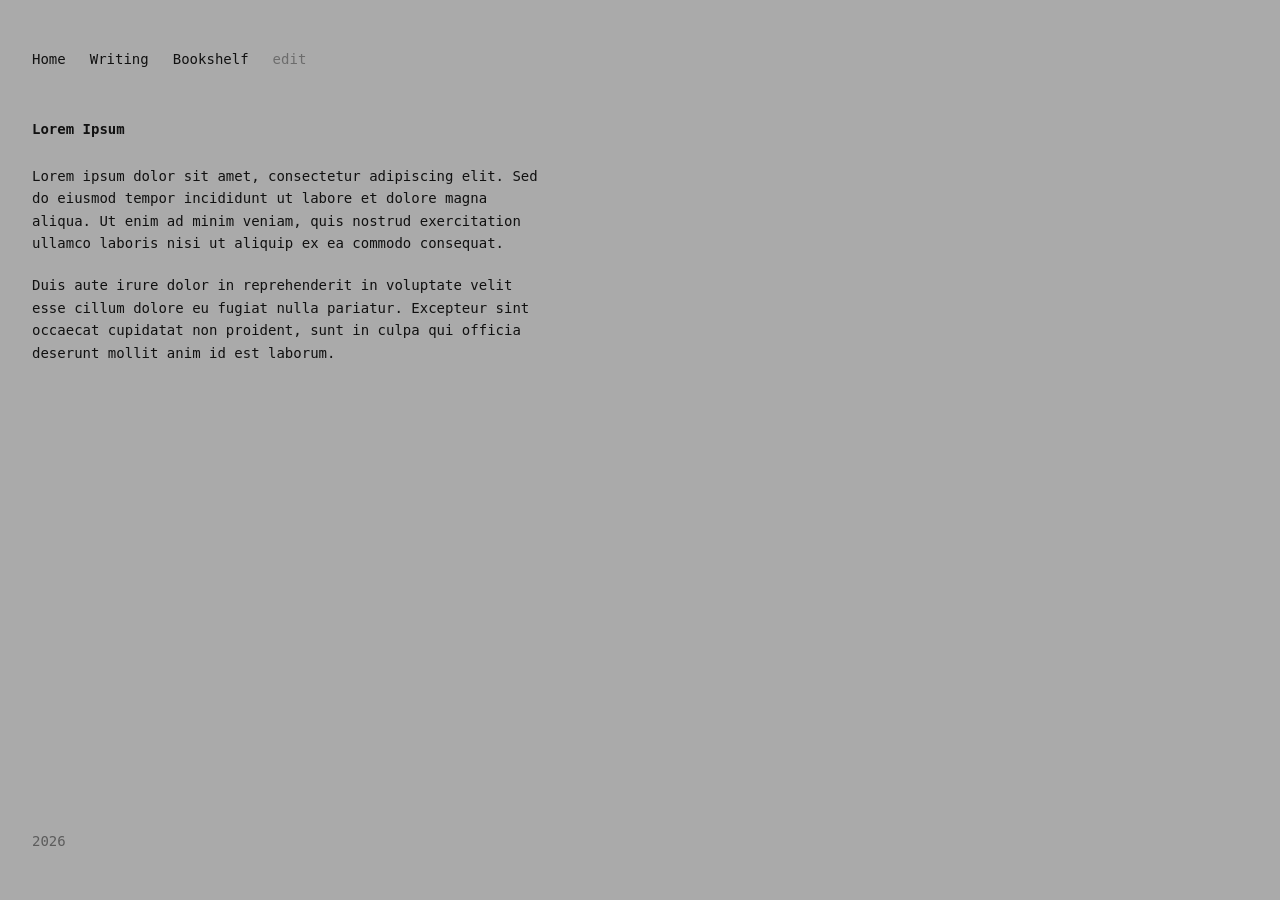
==== index.html @ ac0fab9e "Initial commit: personal website with Home, Writing, Bookshelf pages and inline editor Co-Authored-B" ====
<!DOCTYPE html>
<html lang="en">
<head>
  <meta charset="UTF-8">
  <meta name="viewport" content="width=device-width, initial-scale=1.0">
  <title>Name</title>
  <link rel="stylesheet" href="style.css">
</head>
<body>
  <div class="grid">
    <div class="content">
      <nav>
        <a href="index.html">Home</a>
        <a href="writing.html">Writing</a>
        <a href="bookshelf.html">Bookshelf</a>
      </nav>

      <main>
        <h1>Lorem Ipsum</h1>
        <p>
          Lorem ipsum dolor sit amet, consectetur adipiscing elit. Sed do eiusmod tempor incididunt ut labore et dolore magna aliqua. Ut enim ad minim veniam, quis nostrud exercitation ullamco laboris nisi ut aliquip ex ea commodo consequat.
        </p>
        <p>
          Duis aute irure dolor in reprehenderit in voluptate velit esse cillum dolore eu fugiat nulla pariatur. Excepteur sint occaecat cupidatat non proident, sunt in culpa qui officia deserunt mollit anim id est laborum.
        </p>
      </main>

      <footer>
        <p>2026</p>
      </footer>
    </div>
  </div>
  <script src="editor.js"></script>
</body>
</html>
---- style.css ----
@font-face {
  font-family: 'CommitMono';
  src: url('CommitMonoV143/CommitMono-400-Regular.otf') format('opentype');
  font-weight: 400;
  font-style: normal;
}

@font-face {
  font-family: 'CommitMono';
  src: url('CommitMonoV143/CommitMono-400-Italic.otf') format('opentype');
  font-weight: 400;
  font-style: italic;
}

@font-face {
  font-family: 'CommitMono';
  src: url('CommitMonoV143/CommitMono-700-Regular.otf') format('opentype');
  font-weight: 700;
  font-style: normal;
}

@font-face {
  font-family: 'CommitMono';
  src: url('CommitMonoV143/CommitMono-700-Italic.otf') format('opentype');
  font-weight: 700;
  font-style: italic;
}

*, *::before, *::after {
  box-sizing: border-box;
  margin: 0;
  padding: 0;
}

html, body {
  height: 100%;
}

body {
  background-color: rgb(170, 170, 170);
  color: rgb(17, 17, 17);
  font-family: 'CommitMono', monospace;
  font-size: 14px;
  line-height: 1.6;
}

.grid {
  display: grid;
  grid-template-columns: repeat(7, 1fr);
  min-height: 100vh;
  padding: 48px 32px;
}

.content {
  grid-column: 1 / 4;
  display: flex;
  flex-direction: column;
  gap: 48px;
}

nav {
  display: flex;
  gap: 24px;
}

nav a {
  color: rgb(17, 17, 17);
  text-decoration: none;
  font-weight: 400;
}

nav a:hover {
  text-decoration: underline;
}

main {
  display: flex;
  flex-direction: column;
  gap: 20px;
  flex: 1;
}

h1 {
  font-size: 14px;
  font-weight: 700;
  margin-bottom: 4px;
}

p {
  font-weight: 400;
}

footer {
  font-weight: 400;
  opacity: 0.5;
}


nav a.active {
  text-decoration: underline;
}

#edit-toggle {
  background: none;
  border: none;
  font-family: 'CommitMono', monospace;
  font-size: 14px;
  color: rgb(17, 17, 17);
  cursor: pointer;
  padding: 0;
  opacity: 0.4;
}

#edit-toggle:hover {
  opacity: 1;
}

.edit-mode #edit-toggle {
  opacity: 1;
  text-decoration: underline;
}

.edit-mode [contenteditable="true"] {
  outline: none;
  border-bottom: 1px solid rgb(17, 17, 17);
  padding-bottom: 2px;
}

/* Writing */
.post-list {
  list-style: none;
  display: flex;
  flex-direction: column;
  gap: 12px;
}

.post-list li {
  display: flex;
  gap: 16px;
  align-items: baseline;
}

.post-date {
  opacity: 0.5;
  white-space: nowrap;
  flex-shrink: 0;
}

.post-list a {
  color: rgb(17, 17, 17);
  text-decoration: none;
}

.post-list a:hover {
  text-decoration: underline;
}

/* Bookshelf */
.book-list {
  list-style: none;
  display: flex;
  flex-direction: column;
  gap: 12px;
}

.book-list li {
  display: flex;
  gap: 16px;
  align-items: baseline;
}

.book-author {
  opacity: 0.5;
  flex-shrink: 0;
}

.book-title {
  font-style: italic;
}
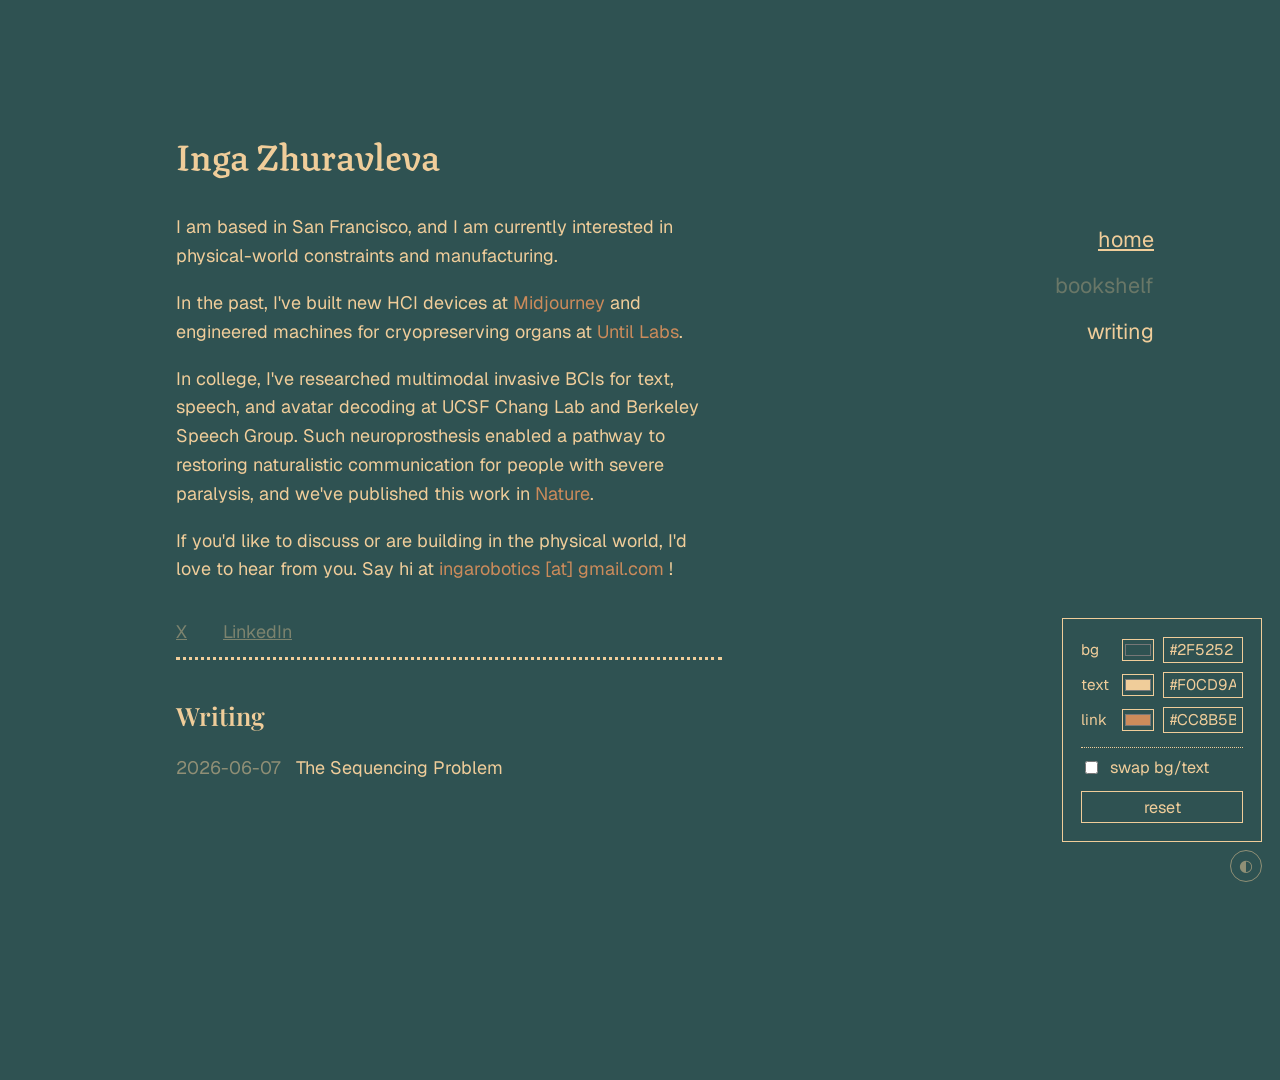
==== commit d9640849: "site refresh Co-Authored-By: Claude Sonnet 4.6 <noreply@anthropic.com>" ====
--- a/index.html
+++ b/index.html
@@ -3,33 +3,65 @@
 <head>
   <meta charset="UTF-8">
   <meta name="viewport" content="width=device-width, initial-scale=1.0">
-  <title>Name</title>
+  <title>Inga Zhuravleva</title>
   <link rel="stylesheet" href="style.css">
+  <script src="colors.js"></script>
 </head>
 <body>
-  <div class="grid">
-    <div class="content">
-      <nav>
-        <a href="index.html">Home</a>
-        <a href="writing.html">Writing</a>
-        <a href="bookshelf.html">Bookshelf</a>
-      </nav>
+  <div class="hamburger" id="hamburger-menu">
+    <span></span>
+    <span></span>
+    <span></span>
+  </div>
 
-      <main>
-        <h1>Lorem Ipsum</h1>
-        <p>
-          Lorem ipsum dolor sit amet, consectetur adipiscing elit. Sed do eiusmod tempor incididunt ut labore et dolore magna aliqua. Ut enim ad minim veniam, quis nostrud exercitation ullamco laboris nisi ut aliquip ex ea commodo consequat.
-        </p>
-        <p>
-          Duis aute irure dolor in reprehenderit in voluptate velit esse cillum dolore eu fugiat nulla pariatur. Excepteur sint occaecat cupidatat non proident, sunt in culpa qui officia deserunt mollit anim id est laborum.
-        </p>
-      </main>
+  <div class="main-content">
+    <div class="content-block">
+      <h2 class="name">Inga Zhuravleva</h2>
+      <p>I am based in San Francisco, and I am currently interested in physical-world constraints and manufacturing.</p>
+      <p>In the past, I've built new HCI devices at <a href="https://www.midjourney.com/" target="_blank" rel="noopener noreferrer">Midjourney</a>
+      and engineered machines for cryopreserving organs at <a href="https://www.untillabs.com/" target="_blank" rel="noopener noreferrer">Until Labs</a>.
+      </p>
+      <p>In college, I've researched multimodal invasive BCIs for text, speech,
+        and avatar decoding at UCSF Chang Lab and Berkeley Speech Group.
+        Such neuroprosthesis enabled a pathway to restoring naturalistic communication
+        for people with severe paralysis, and we've published this work in <a href="https://www.nature.com/articles/s41586-023-06443-4" target="_blank" rel="noopener noreferrer">Nature</a>.</p>
+      <p>If you'd like to discuss or are building in the physical world, I'd love to hear from you. Say hi at
+        <a href="mailto:ingarobotics@gmail.com">ingarobotics [at] gmail.com</a> !</p>
+    </div>
 
-      <footer>
-        <p>2026</p>
-      </footer>
+    <div class="social-links">
+      <a href="https://x.com/ingarobotics" target="_blank" rel="noopener noreferrer">X</a>
+      <a href="https://www.linkedin.com/in/inga-zhuravleva/" target="_blank" rel="noopener noreferrer">LinkedIn</a>
+    </div>
+
+    <hr class="bio-divider">
+
+    <div class="content-block writing-preview">
+      <h3>Writing</h3>
+      <ul class="post-list" id="recent-posts"></ul>
     </div>
   </div>
+
+  <nav id="sidebar">
+    <a href="index.html" class="active">home</a>
+    <a class="disabled">bookshelf</a>
+    <a href="writing.html">writing</a>
+  </nav>
+
+  <script src="posts-data.js"></script>
+  <script>
+    document.getElementById('recent-posts').innerHTML = (window.POSTS || []).slice(0, 3).map(p => `
+      <li class="post-item">
+        <span class="post-date">${p.date}</span>
+        <a href="post.html?slug=${p.slug}">${p.title}</a>
+      </li>
+    `).join('');
+
+    document.getElementById('hamburger-menu').addEventListener('click', function () {
+      document.getElementById('sidebar').classList.toggle('active');
+    });
+  </script>
+  <script src="content.js"></script>
   <script src="editor.js"></script>
 </body>
 </html>
--- a/style.css
+++ b/style.css
@@ -1,114 +1,192 @@
-@font-face {
-  font-family: 'CommitMono';
-  src: url('CommitMonoV143/CommitMono-400-Regular.otf') format('opentype');
-  font-weight: 400;
-  font-style: normal;
-}
-
-@font-face {
-  font-family: 'CommitMono';
-  src: url('CommitMonoV143/CommitMono-400-Italic.otf') format('opentype');
-  font-weight: 400;
-  font-style: italic;
-}
-
-@font-face {
-  font-family: 'CommitMono';
-  src: url('CommitMonoV143/CommitMono-700-Regular.otf') format('opentype');
-  font-weight: 700;
-  font-style: normal;
-}
-
-@font-face {
-  font-family: 'CommitMono';
-  src: url('CommitMonoV143/CommitMono-700-Italic.otf') format('opentype');
-  font-weight: 700;
-  font-style: italic;
+@import url('https://fonts.googleapis.com/css2?family=Geist:wght@100..900&family=Playfair+Display:ital,wght@0,400..900;1,400..900&family=Texturina:ital,opsz,wght@0,12..72,100..900;1,12..72,100..900&display=swap');
+
+html {
+  font-size: 18px;
+}
+
+:root {
+  --bg-color: #2f5252;
+  --text-color: #f0cd9a;
+  --link-color: #cc8b5b;
 }
 
 *, *::before, *::after {
   box-sizing: border-box;
-  margin: 0;
+}
+
+body {
+  font-family: 'Geist', sans-serif;
+  background-color: var(--bg-color);
+  color: var(--text-color);
+  margin: 5rem;
   padding: 0;
-}
-
-html, body {
-  height: 100%;
-}
-
-body {
-  background-color: rgb(170, 170, 170);
-  color: rgb(17, 17, 17);
-  font-family: 'CommitMono', monospace;
-  font-size: 14px;
+  display: flex;
+  min-height: 100vh;
+  position: relative;
+}
+
+h1, h2, h3, h4, h5, h6 {
+  font-family: 'Playfair Display', serif;
+  font-weight: 600;
+}
+
+h2 { font-size: 1.9rem; }
+h3 { font-size: 1.4rem; }
+
+.content-block .name {
+  font-family: 'Texturina', serif;
+  font-size: 2.0rem;
+  font-weight: 600;
+}
+
+body.no-scroll {
+  height: 100vh;
+  overflow: hidden;
+}
+
+.main-content {
+  flex: 1;
+  padding: 2rem;
+  max-width: 800px;
+  margin: 0 auto;
+  margin-right: 250px;
+}
+
+.content-block {
+  margin-bottom: 2rem;
+  width: 100%;
+  color: var(--text-color);
   line-height: 1.6;
 }
 
-.grid {
-  display: grid;
-  grid-template-columns: repeat(7, 1fr);
-  min-height: 100vh;
-  padding: 48px 32px;
-}
-
-.content {
-  grid-column: 1 / 4;
+.content-block:first-child {
+  width: 75%;
+}
+
+.content-block h2 {
+  color: var(--text-color);
+  margin-top: 0;
+}
+
+/* Right-side nav (replaces old .sidebar) */
+nav {
+  position: fixed;
+  top: 10.5rem;
+  right: 5rem;
+  height: auto;
+  width: 200px;
   display: flex;
   flex-direction: column;
-  gap: 48px;
-}
-
-nav {
-  display: flex;
-  gap: 24px;
+  justify-content: flex-start;
+  padding: 2rem;
+  box-sizing: border-box;
+  z-index: 10;
 }
 
 nav a {
-  color: rgb(17, 17, 17);
+  display: block;
+  color: var(--text-color);
   text-decoration: none;
-  font-weight: 400;
+  margin-bottom: 1rem;
+  font-size: 1.2rem;
+  text-align: right;
+  transition: color 0.3s;
 }
 
 nav a:hover {
   text-decoration: underline;
 }
 
-main {
-  display: flex;
-  flex-direction: column;
-  gap: 20px;
-  flex: 1;
-}
-
-h1 {
-  font-size: 14px;
-  font-weight: 700;
-  margin-bottom: 4px;
-}
-
-p {
-  font-weight: 400;
-}
-
-footer {
-  font-weight: 400;
-  opacity: 0.5;
-}
-
-
 nav a.active {
   text-decoration: underline;
 }
 
+nav a.disabled {
+  opacity: 0.3;
+  cursor: not-allowed;
+  pointer-events: none;
+}
+
+/* Social links (above the divider, dimmed) */
+.social-links {
+  display: flex;
+  gap: 2rem;
+  margin: 1rem 0 0.75rem;
+  width: 75%;
+  opacity: 0.4;
+  transition: opacity 0.2s;
+}
+
+.social-links:hover {
+  opacity: 1;
+}
+
+.social-links a {
+  color: var(--text-color);
+  text-decoration: underline;
+  font-size: 1rem;
+}
+
+/* Dotted divider (under social links, before next section) */
+.bio-divider {
+  border: none;
+  border-top: 3px dotted var(--text-color);
+  width: 75%;
+  margin: 0 0 2rem;
+}
+
+/* Section heading inside content blocks */
+.content-block h3 {
+  color: var(--text-color);
+  font-weight: 600;
+  margin: 0 0 0.75rem;
+}
+
+/* Default link style (body text links are orange) */
+a {
+  color: var(--link-color);
+  text-decoration: none;
+}
+
+a:hover {
+  text-decoration: underline;
+}
+
+/* Hamburger (mobile only) */
+.hamburger {
+  display: none;
+  position: fixed;
+  top: 20px;
+  left: 20px;
+  z-index: 1000;
+  cursor: pointer;
+  background: none;
+  border: none;
+  padding: 10px;
+}
+
+.hamburger span {
+  display: block;
+  width: 30px;
+  height: 3px;
+  margin: 6px 0;
+  background-color: var(--text-color);
+  transition: all 0.3s;
+}
+
+/* Edit toggle */
 #edit-toggle {
   background: none;
   border: none;
-  font-family: 'CommitMono', monospace;
-  font-size: 14px;
-  color: rgb(17, 17, 17);
+  font-family: 'Geist', sans-serif;
+  font-size: 1.2rem;
+  color: var(--text-color);
   cursor: pointer;
   padding: 0;
   opacity: 0.4;
+  text-align: right;
+  display: block;
+  margin-bottom: 1rem;
 }
 
 #edit-toggle:hover {
@@ -122,13 +200,14 @@
 
 .edit-mode [contenteditable="true"] {
   outline: none;
-  border-bottom: 1px solid rgb(17, 17, 17);
+  border-bottom: 1px solid var(--text-color);
   padding-bottom: 2px;
 }
 
 /* Writing */
 .post-list {
   list-style: none;
+  padding: 0;
   display: flex;
   flex-direction: column;
   gap: 12px;
@@ -147,7 +226,7 @@
 }
 
 .post-list a {
-  color: rgb(17, 17, 17);
+  color: var(--text-color);
   text-decoration: none;
 }
 
@@ -158,6 +237,7 @@
 /* Bookshelf */
 .book-list {
   list-style: none;
+  padding: 0;
   display: flex;
   flex-direction: column;
   gap: 12px;
@@ -177,3 +257,250 @@
 .book-title {
   font-style: italic;
 }
+
+/* Writing preview on home */
+.writing-preview {
+  width: 75%;
+  margin-top: 0;
+}
+
+/* Post page — rendered markdown */
+#post-body h1, #post-body h2 {
+  margin: 1.5rem 0 0.5rem;
+}
+
+#post-body h1:first-child, #post-body h2:first-child {
+  margin-top: 0;
+}
+
+#post-body p {
+  margin-bottom: 1rem;
+}
+
+#post-body ul, #post-body ol {
+  padding-left: 1.5rem;
+  margin-bottom: 1rem;
+}
+
+#post-body code {
+  font-family: monospace;
+  background: rgba(0, 0, 0, 0.2);
+  padding: 0.1em 0.3em;
+  border-radius: 3px;
+  font-size: 0.9em;
+}
+
+#post-body blockquote {
+  border-left: 3px solid var(--link-color);
+  padding-left: 1rem;
+  opacity: 0.8;
+  margin: 1rem 0;
+}
+
+/* Date line under post title */
+#post-body .post-date-display {
+  opacity: 0.55;
+  font-size: 0.95rem;
+  margin: -0.25rem 0 1.75rem;
+}
+
+/* Footnotes (rendered by marked-footnote) */
+#post-body .footnotes {
+  margin-top: 3rem;
+  padding-top: 1rem;
+  border-top: 1px dotted var(--text-color);
+  font-size: 0.9rem;
+  opacity: 0.85;
+}
+
+#post-body .footnotes ol {
+  padding-left: 1.5rem;
+  margin: 0;
+}
+
+#post-body .footnotes li {
+  margin-bottom: 0.5rem;
+}
+
+#post-body .footnotes li p {
+  display: inline;
+  margin: 0;
+}
+
+#post-body .footnote-ref a,
+#post-body .footnote-backref {
+  color: var(--link-color);
+  text-decoration: none;
+}
+
+#post-body .footnote-ref a:hover,
+#post-body .footnote-backref:hover {
+  text-decoration: underline;
+}
+
+#post-body .footnote-backref {
+  margin-left: 0.35rem;
+}
+
+/* Color panel */
+#color-panel {
+  position: fixed;
+  bottom: 1rem;
+  right: 1rem;
+  z-index: 100;
+  font-family: 'Geist', sans-serif;
+}
+
+#color-toggle {
+  background: var(--bg-color);
+  color: var(--text-color);
+  border: 1px solid var(--text-color);
+  border-radius: 50%;
+  width: 32px;
+  height: 32px;
+  cursor: pointer;
+  font-size: 16px;
+  opacity: 0.5;
+  transition: opacity 0.2s;
+  line-height: 1;
+}
+
+#color-toggle:hover {
+  opacity: 1;
+}
+
+#color-controls {
+  position: absolute;
+  bottom: 40px;
+  right: 0;
+  background: var(--bg-color);
+  border: 1px solid var(--text-color);
+  padding: 1rem;
+  display: flex;
+  flex-direction: column;
+  gap: 0.5rem;
+  font-size: 0.9rem;
+  white-space: nowrap;
+  min-width: 180px;
+}
+
+#color-controls label {
+  display: flex;
+  align-items: center;
+  gap: 0.5rem;
+  color: var(--text-color);
+}
+
+#color-controls .key-label {
+  width: 32px;
+  font-size: 0.85rem;
+}
+
+#color-controls input[type="color"] {
+  width: 32px;
+  height: 22px;
+  padding: 0;
+  border: 1px solid var(--text-color);
+  background: none;
+  cursor: pointer;
+  flex-shrink: 0;
+}
+
+#color-controls input[type="text"] {
+  flex: 1;
+  background: transparent;
+  border: 1px solid var(--text-color);
+  color: var(--text-color);
+  padding: 2px 6px;
+  font-family: inherit;
+  font-size: 0.85rem;
+  text-transform: uppercase;
+  width: 80px;
+  outline: none;
+}
+
+#color-controls input[type="text"]:focus {
+  border-color: var(--link-color);
+}
+
+#color-controls .swap-row {
+  justify-content: flex-start;
+  gap: 0.5rem;
+  padding-top: 0.5rem;
+  margin-top: 0.25rem;
+  border-top: 1px dotted var(--text-color);
+}
+
+#color-controls button {
+  background: none;
+  border: 1px solid var(--text-color);
+  color: var(--text-color);
+  padding: 0.25rem 0.5rem;
+  font-family: inherit;
+  font-size: 0.9rem;
+  cursor: pointer;
+  margin-top: 0.25rem;
+}
+
+#color-controls button:hover {
+  background: var(--text-color);
+  color: var(--bg-color);
+}
+
+/* Mobile */
+@media (max-width: 768px) {
+  body {
+    flex-direction: column;
+    margin: 0;
+  }
+
+  .hamburger {
+    display: block;
+  }
+
+  .main-content {
+    margin-right: auto;
+    padding: 4rem 1rem 1rem 1rem;
+  }
+
+  .footer {
+    max-width: 100%;
+  }
+
+  .content-block:first-child {
+    width: 100%;
+  }
+
+  nav {
+    position: fixed;
+    top: -300px;
+    left: 0;
+    right: auto;
+    width: 100%;
+    height: auto;
+    background-color: var(--bg-color);
+    z-index: 999;
+    padding: 70px 2rem 20px;
+    box-shadow: 0 2px 5px rgba(0, 0, 0, 0.2);
+    display: flex;
+    flex-direction: column;
+    justify-content: center;
+    align-items: center;
+    visibility: hidden;
+    opacity: 0;
+    transition: top 0.3s ease, opacity 0.3s ease, visibility 0s 0.3s;
+  }
+
+  nav a {
+    text-align: center;
+    margin-bottom: 1rem;
+    padding: 0.5rem 0;
+  }
+
+  nav.active {
+    top: 0;
+    visibility: visible;
+    opacity: 1;
+    transition: top 0.3s ease, opacity 0.3s ease, visibility 0s 0s;
+  }
+}
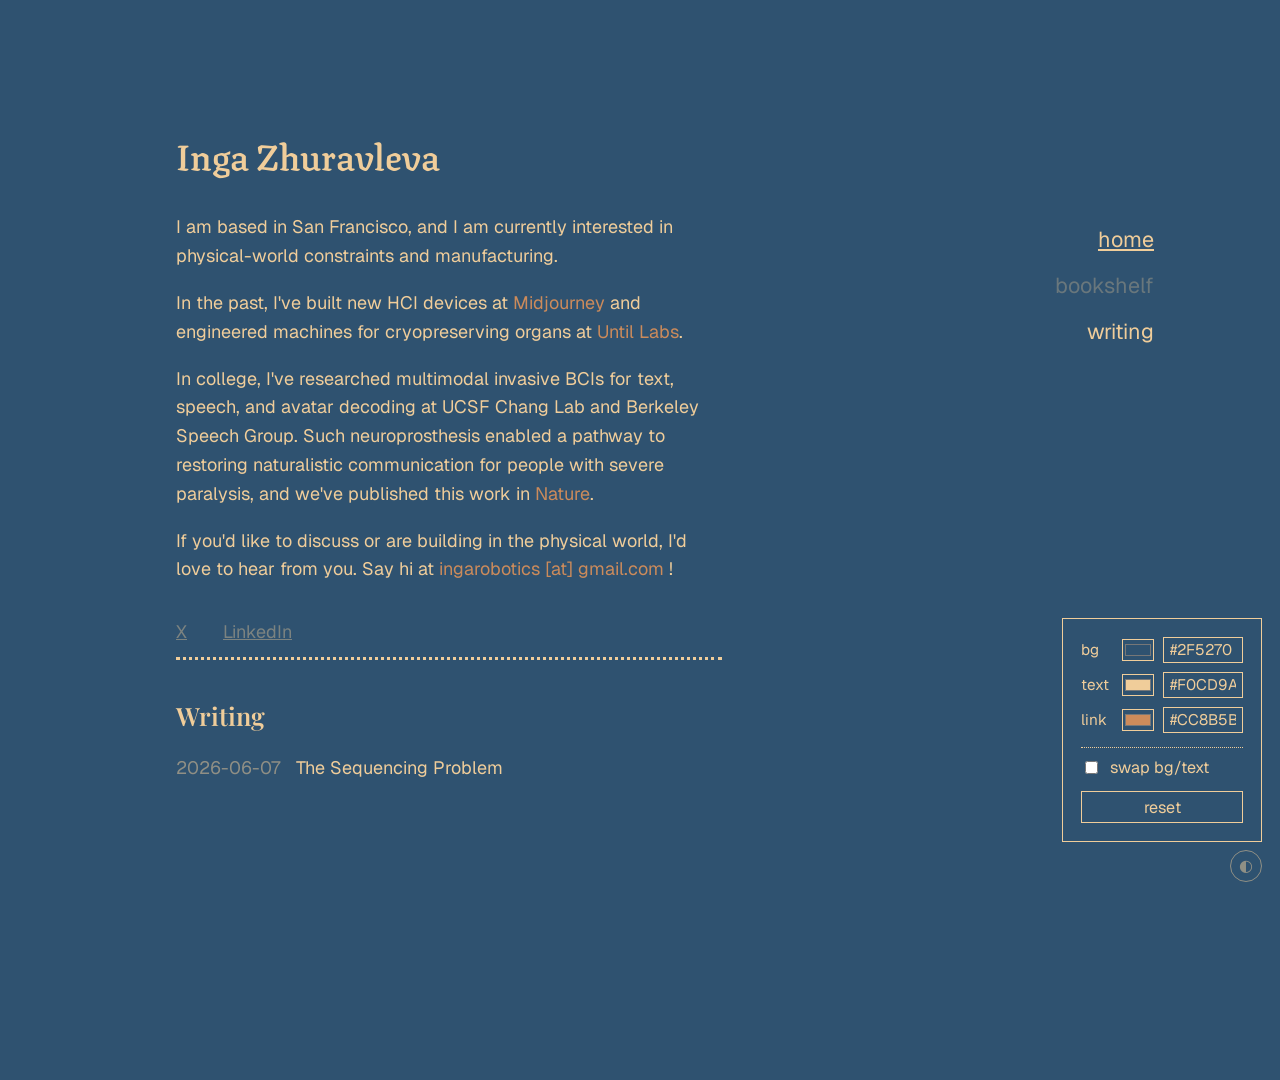
==== commit 290a2dc6: "clean URLs Co-Authored-By: Claude Sonnet 4.6 <noreply@anthropic.com>" ====
--- a/index.html
+++ b/index.html
@@ -43,9 +43,9 @@
   </div>
 
   <nav id="sidebar">
-    <a href="index.html" class="active">home</a>
+    <a href="/" class="active">home</a>
     <a class="disabled">bookshelf</a>
-    <a href="writing.html">writing</a>
+    <a href="/writing">writing</a>
   </nav>
 
   <script src="posts-data.js"></script>
@@ -53,7 +53,7 @@
     document.getElementById('recent-posts').innerHTML = (window.POSTS || []).slice(0, 3).map(p => `
       <li class="post-item">
         <span class="post-date">${p.date}</span>
-        <a href="post.html?slug=${p.slug}">${p.title}</a>
+        <a href="/${p.slug}">${p.title}</a>
       </li>
     `).join('');
 
--- a/style.css
+++ b/style.css
@@ -5,7 +5,7 @@
 }
 
 :root {
-  --bg-color: #2f5252;
+  --bg-color: #2f5270;
   --text-color: #f0cd9a;
   --link-color: #cc8b5b;
 }
@@ -456,6 +456,10 @@
 
   .hamburger {
     display: block;
+  }
+
+  #color-panel {
+    display: none;
   }
 
   .main-content {
